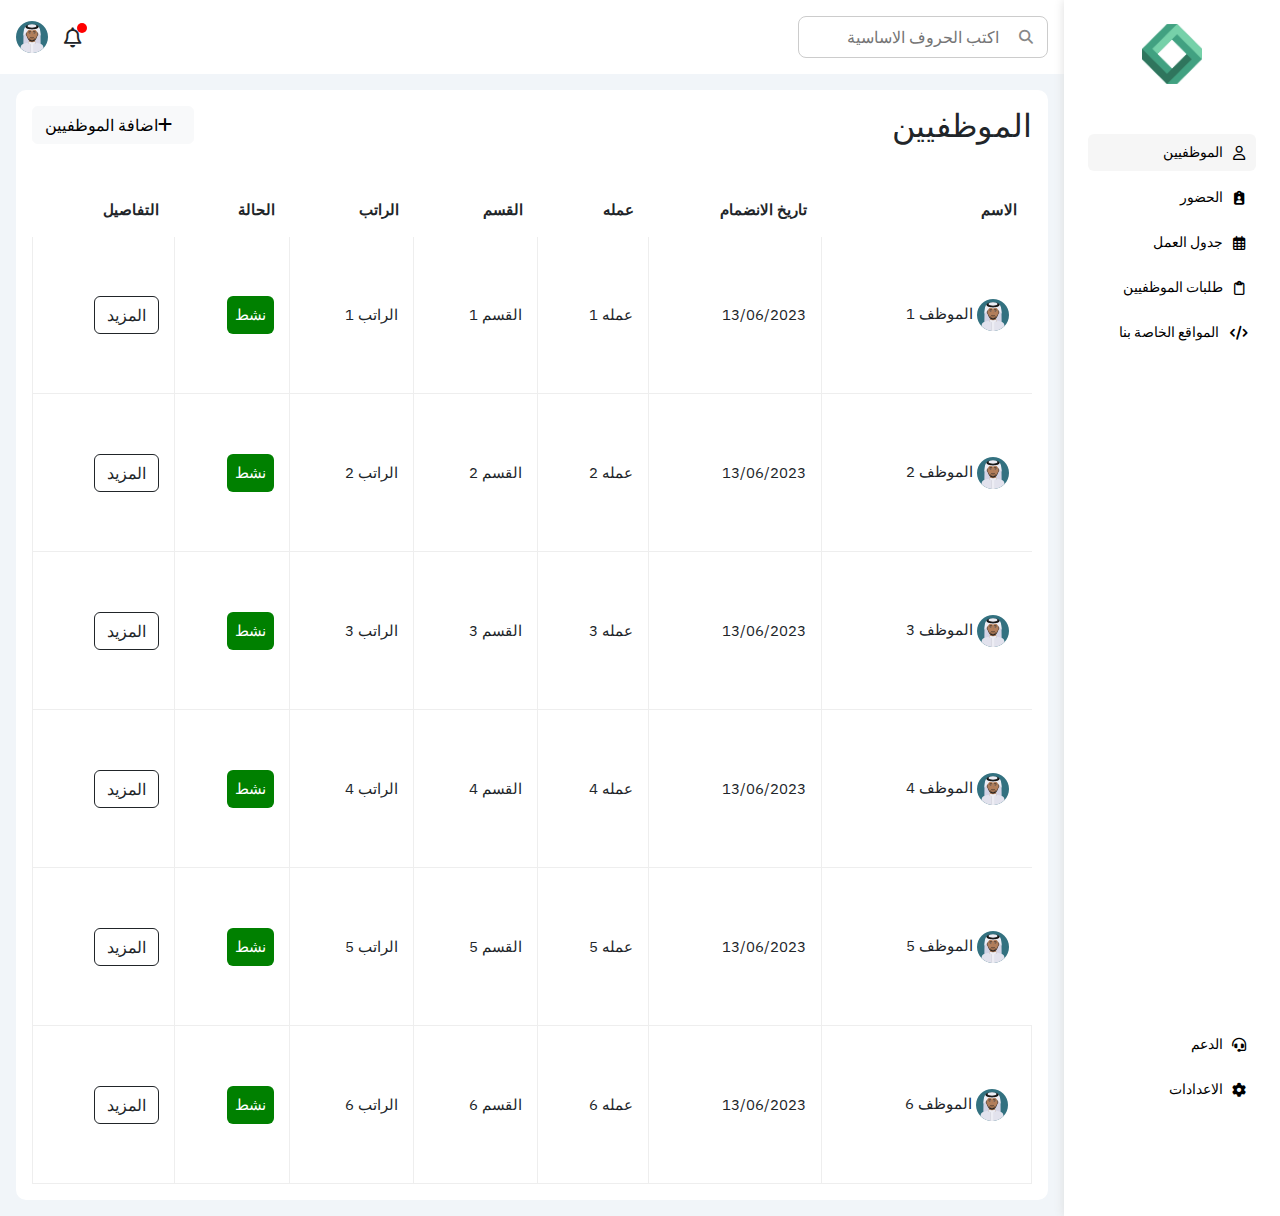
==== index.html @ 6ed094bc "update" ====
<!DOCTYPE html>
<html lang="en" dir="rtl">

<head>
    <meta charset="UTF-8">
    <meta name="viewport" content="width=device-width, initial-scale=1.0">
    <link rel="shortcut icon" type="image/x-icon" href="images/logo.png">
    <title>داشبورد شركة الرخام</title>
    <!-- external file css -->
    <link rel="stylesheet" href="css/all.min.css">
    <link rel="stylesheet" href="css/bootstrap.min.css">
    <link rel="stylesheet" href="css/style.css">
    <link rel="stylesheet" href="css/arabic/style-ar.css">
    <!-- google fonts -->
    <link rel="preconnect" href="https://fonts.googleapis.com">
    <link rel="preconnect" href="https://fonts.gstatic.com" crossorigin>
    <link href="https://fonts.googleapis.com/css2?family=IBM+Plex+Sans:wght@300;400;500;600;700&display=swap"
        rel="stylesheet">
</head>

<body>
    <div class="page d-flex">
        <div class="sidebar bg-white p-4">
            <div class="images d-flex justify-content-center ">
                <img class="img-fluid mt-lg-0 mt-2" src="images/logo.png" alt="">
            </div>
            <ul class="p-0 sidebar-nav">
                <li>
                    <a class="active  d-flex align-items-center text-black p-2 mb-2" href="index.html">
                        <i class="fa-regular fa-user fa-fw"></i>
                        <span class="me-2">الموظفيين</span>
                    </a>
                </li>
                <li>
                    <a class="d-flex align-items-center text-black p-2 mb-2" href="attendance.html">
                        <i class="fa-solid fa-clipboard-user fa-fw"></i>
                        <span class="me-2">الحضور</span>
                    </a>
                </li>
                <li>
                    <a class=" d-flex align-items-center text-black p-2 mb-2" href="shift-schedular.html">
                        <i class="fa-regular fa-calendar-days fa-fw"></i>
                        <span class="me-2">جدول العمل</span>
                    </a>
                </li>
                <li>
                    <a class=" d-flex align-items-center text-black p-2 mb-2" href="index.html">
                        <i class="fa-regular fa-clipboard fa-fw"></i>
                        <span class="me-2">طلبات الموظفيين</span>
                    </a>
                </li>
                <li>
                    <a class=" d-flex align-items-center text-black p-2 mb-2" href="index.html">
                        <i class="fa-solid fa-code fa-fw ms-sm-1"></i>
                        <span class="me-2">المواقع الخاصة بنا</span>
                    </a>
                </li>
            </ul>
            <ul class="p-0 sidebar-footer mb-5">
                <li>
                    <a class="d-flex align-items-center text-black p-2 mb-2" href="index.html">
                        <i class="fa-solid fa-headset fa-fw"></i>
                        <span class="me-2">الدعم</span>
                    </a>
                </li>

                <li>
                    <a class="d-flex align-items-center text-black p-2 mb-2" href="index.html">
                        <i class="fa-solid fa-gear fa-fw"></i>
                        <span class="me-2">الاعدادات</span>
                    </a>
                </li>
            </ul>
        </div>
        <div class="content w-100">
            <!-- start Head -->
            <div class="head bg-white p-3 d-flex justify-content-between align-items-center">
                <div class="search">
                    <i class="fa-solid fa-magnifying-glass"></i>
                    <input class="p-2 pe-5 rounded-3 ms-1" type="search" placeholder="اكتب الحروف الاساسية">
                </div>
                <div class="icons d-flex align-items-center">
                    <span class="notification">
                        <i class="fa-regular fa-bell fa-lg"></i>
                    </span>
                    <img class="me-3" src="images/arab.png" alt="">
                </div>
            </div>
            <!-- end Head -->

            <!-- start employees table -->
            <div class="employees p-3 bg-white m-3">
                <div class="head-tabe d-flex align-items-center justify-content-between mb-4">
                    <h2 class="mt-0 mb-3">الموظفيين</h2>
                    <button class="btn btn-light  d-flex align-items-center justify-content-center mb-3"><i class="fa-solid fa-plus me-2"></i><span>اضافة الموظفيين</span>  </button>
                </div>
                <div class="responsive-table">
                    <table class="w-100">
                        <thead>
                            <tr>
                                <td>الاسم</td>
                                <td>تاريخ الانضمام</td>
                                <td>عمله</td>
                                <td>القسم</td>
                                <td>الراتب</td>
                                <td>الحالة</td>
                                <td>التفاصيل</td>
                            </tr>
                        </thead>
                        <tbody>
                            <tr>
                                <td><img class="me-2" src="/images/arab.png" alt=""> الموظف 1</td>
                                <td>13/06/2023</td>
                                <td>عمله 1</td>
                                <td>القسم 1</td>
                                <td>الراتب 1</td>
                                <td><label for="">نشط</label></td>
                                <td><button class="btn btn-outline-dark">المزيد</button></td>
                            </tr>
                            <tr>
                                <td><img class="me-2" src="/images/arab.png" alt=""> الموظف 2</td>
                                <td>13/06/2023</td>
                                <td>عمله 2</td>
                                <td>القسم 2</td>
                                <td>الراتب 2</td>
                                <td><label for="">نشط</label></td>
                                <td><button class="btn btn-outline-dark">المزيد</button></td>
                            </tr>
                            <tr>
                                <td><img class="me-2" src="/images/arab.png" alt=""> الموظف 3</td>
                                <td>13/06/2023</td>
                                <td>عمله 3</td>
                                <td>القسم 3</td>
                                <td>الراتب 3</td>
                                <td><label for="">نشط</label></td>
                                <td><button class="btn btn-outline-dark">المزيد</button></td>
                            </tr>
                            <tr>
                                <td><img class="me-2" src="/images/arab.png" alt=""> الموظف 4</td>
                                <td>13/06/2023</td>
                                <td>عمله 4</td>
                                <td>القسم 4</td>
                                <td>الراتب 4</td>
                                <td><label for="">نشط</label></td>
                                <td><button class="btn btn-outline-dark">المزيد</button></td>
                            </tr>
                            <tr>
                                <td><img class="me-2" src="/images/arab.png" alt=""> الموظف 5</td>
                                <td>13/06/2023</td>
                                <td>عمله 5</td>
                                <td>القسم 5</td>
                                <td>الراتب 5</td>
                                <td><label for="">نشط</label></td>
                                <td><button class="btn btn-outline-dark">المزيد</button></td>
                            </tr>
                            <tr>
                                <td><img class="me-2" src="/images/arab.png" alt=""> الموظف 6</td>
                                <td>13/06/2023</td>
                                <td>عمله 6</td>
                                <td>القسم 6</td>
                                <td>الراتب 6</td>
                                <td><label for="">نشط</label></td>
                                <td><button class="btn btn-outline-dark">المزيد</button></td>
                            </tr>
                        </tbody>
                    </table>
                </div>
            </div>
            <!-- end employees table -->
        </div>


    </div>
    <!-- external file js -->
    <script src="js/bootstrap.bundle.min.js"></script>
    <script src="js/main.js"></script>
</body>

</html>
---- css/style.css ----
* {
  -webkit-box-sizing: border-box;
          box-sizing: border-box;
  list-style: none;
}

a {
  text-decoration: none;
}

body {
  margin: 0;
  font-family: "IBM Plex Sans", sans-serif;
}

.page {
  background-color: #f1f5f9;
  min-height: 100vh;
}

::-webkit-scrollbar {
  width: 10px;
}

::-webkit-scrollbar-track {
  background-color: white;
}

::-webkit-scrollbar-thumb {
  background-color: #49A887;
  border-radius: 10px;
}

.content {
  overflow: hidden;
}
.content .head .search {
  position: relative;
}
.content .head .search i {
  position: absolute;
  top: 50%;
  left: 15px;
  -webkit-transform: translateY(-50%);
          transform: translateY(-50%);
  color: #888;
  font-size: 14px;
}
.content .head .search input {
  border: 1px solid #ccc;
  width: 250px;
  -webkit-transition: width 0.3s;
  transition: width 0.3s;
}
.content .head .search input:focus {
  outline-color: #ddd;
  width: 550px;
}
.content .head .search input:focus::-webkit-input-placeholder {
  opacity: 0;
}
.content .head .search input:focus::-moz-placeholder {
  opacity: 0;
}
.content .head .search input:focus:-ms-input-placeholder {
  opacity: 0;
}
.content .head .search input:focus::-ms-input-placeholder {
  opacity: 0;
}
.content .head .search input:focus::placeholder {
  opacity: 0;
}
.content .head .icons .notification {
  position: relative;
}
.content .head .icons .notification::before {
  content: "";
  position: absolute;
  width: 10px;
  height: 10px;
  background-color: red;
  border-radius: 50%;
  right: -5px;
  top: -2px;
}
.content .head .icons img {
  width: 32px;
  height: 32px;
}
.content .employees {
  border-radius: 10px;
}
.content .employees .responsive-table {
  overflow-x: auto;
}
.content .employees .responsive-table table {
  font-size: 15px;
  min-height: 1000px;
  border-spacing: 0;
}
.content .employees .responsive-table table thead td {
  font-weight: bold;
}
.content .employees .responsive-table table td {
  padding: 15px;
}
.content .employees .responsive-table table tbody tr:last-child {
  border-right: 1px solid #eee;
  cursor: pointer;
}
.content .employees .responsive-table table tbody tr:hover td {
  background-color: #faf7f7;
}
.content .employees .responsive-table table tbody tr td {
  -webkit-transition: 0.3s;
  transition: 0.3s;
  border-bottom: 1px solid #eee;
  border-left: 1px solid #eee;
}
.content .employees .responsive-table table tbody tr td label {
  padding: 8px;
  background-color: green;
  color: white;
  border-radius: 6px;
}
.content .employees .responsive-table table tbody tr td i {
  cursor: pointer;
}

@media (max-width: 767px) {
  .content .head .search input {
    width: 165px !important;
  }
  .content .head .search input:focus {
    width: 200px !important;
  }
  .content .employees .head-tabe button {
    width: 100px !important;
    font-size: 12px !important;
    padding: 10px;
  }
  .content .employees .head-tabe button span {
    display: none;
  }
}
@media (max-width: 991px) {
  .content .head .search input {
    width: 165px;
  }
  .content .head .search input:focus {
    width: 400px;
  }
}
.sidebar {
  position: relative;
  width: 250px;
  -webkit-box-shadow: 0 0 10px #ddd;
          box-shadow: 0 0 10px #ddd;
}
.sidebar .images > img {
  width: 60px;
  margin-bottom: 50px;
}
.sidebar .sidebar-nav {
  height: 75%;
}
.sidebar ul > li {
  font-size: 14px;
}
.sidebar ul > li > .active {
  background-color: #f6f6f6;
  font-size: 14px;
  border-radius: 6px;
}
.sidebar ul > li a {
  -webkit-transition: 0.3s;
  transition: 0.3s;
}
.sidebar ul > li a:hover {
  background-color: #f6f6f6;
  border-radius: 6px;
}
.sidebar ul > li a span {
  font-size: 14px;
}

@media (max-width: 767px) {
  .sidebar {
    width: 65px !important;
    padding: 10px !important;
  }
  .sidebar .images > img {
    width: 40px !important;
    margin-bottom: 50px;
  }
  .sidebar ul a {
    -webkit-box-pack: center;
        -ms-flex-pack: center;
            justify-content: center;
  }
  .sidebar ul a span {
    display: none;
  }
}
@media (max-width: 991px) {
  .sidebar ul a span {
    font-size: 13px !important;
  }
}
---- css/arabic/style-ar.css ----
* {
  -webkit-box-sizing: border-box;
          box-sizing: border-box;
  list-style: none;
}

a {
  text-decoration: none;
}

body {
  margin: 0;
  font-family: "IBM Plex Sans", sans-serif;
}

.page {
  background-color: #f1f5f9;
  min-height: 100vh;
}

::-webkit-scrollbar {
  width: 10px;
}

::-webkit-scrollbar-track {
  background-color: white;
}

::-webkit-scrollbar-thumb {
  background-color: #49a887;
  border-radius: 10px;
}

.sidebar {
  position: relative;
  width: 250px;
  -webkit-box-shadow: 0 0 10px #ddd;
          box-shadow: 0 0 10px #ddd;
}
.sidebar .images > img {
  width: 60px;
  margin-bottom: 50px;
}
.sidebar .sidebar-nav {
  height: 75%;
}
.sidebar ul > li {
  font-size: 14px;
}
.sidebar ul > li > .active {
  background-color: #f6f6f6;
  font-size: 14px;
  border-radius: 6px;
}
.sidebar ul > li a {
  -webkit-transition: 0.3s;
  transition: 0.3s;
}
.sidebar ul > li a:hover {
  background-color: #f6f6f6;
  border-radius: 6px;
}
.sidebar ul > li a span {
  font-size: 14px;
}

@media (max-width: 767px) {
  .sidebar {
    width: 65px !important;
    padding: 10px !important;
  }
  .sidebar .images > img {
    width: 40px !important;
    margin-bottom: 50px;
  }
  .sidebar ul a {
    -webkit-box-pack: center;
        -ms-flex-pack: center;
            justify-content: center;
  }
  .sidebar ul a span {
    display: none !important;
  }
}
@media (max-width: 991px) {
  .sidebar ul a span {
    font-size: 13px !important;
  }
}
.content {
  overflow: hidden;
}
.content .head .search {
  position: relative;
}
.content .head .search i {
  position: absolute;
  top: 50%;
  right: 15px;
  -webkit-transform: translateY(-50%);
          transform: translateY(-50%);
  color: #888;
  font-size: 14px;
}
.content .head .search input {
  border: 1px solid #ccc;
  width: 250px;
  -webkit-transition: width 0.3s;
  transition: width 0.3s;
}
.content .head .search input:focus {
  outline-color: #ddd;
  width: 550px;
}
.content .head .search input:focus::-webkit-input-placeholder {
  opacity: 0;
}
.content .head .search input:focus::-moz-placeholder {
  opacity: 0;
}
.content .head .search input:focus:-ms-input-placeholder {
  opacity: 0;
}
.content .head .search input:focus::-ms-input-placeholder {
  opacity: 0;
}
.content .head .search input:focus::placeholder {
  opacity: 0;
}
.content .head .icons .notification {
  position: relative;
}
.content .head .icons .notification::before {
  content: "";
  position: absolute;
  width: 10px;
  height: 10px;
  background-color: red;
  border-radius: 50%;
  right: -5px;
  top: -2px;
}
.content .head .icons img {
  width: 32px;
  height: 32px;
}
.content .employees {
  border-radius: 10px;
}
.content .employees .responsive-table {
  overflow-x: auto;
}
.content .employees .responsive-table table {
  font-size: 15px;
  min-height: 1000px;
  border-spacing: 0;
}
.content .employees .responsive-table table thead td {
  font-weight: bold;
}
.content .employees .responsive-table table td {
  padding: 15px;
}
.content .employees .responsive-table table tbody tr:last-child {
  border-right: 1px solid #eee;
  cursor: pointer;
}
.content .employees .responsive-table table tbody tr:hover td {
  background-color: #faf7f7;
}
.content .employees .responsive-table table tbody tr td {
  -webkit-transition: 0.3s;
  transition: 0.3s;
  border-bottom: 1px solid #eee;
  border-left: 1px solid #eee;
}
.content .employees .responsive-table table tbody tr td label {
  padding: 8px;
  background-color: green;
  color: white;
  border-radius: 6px;
}
.content .employees .responsive-table table tbody tr td i {
  cursor: pointer;
}

@media (max-width: 767px) {
  .content .head .search input {
    width: 165px !important;
  }
  .content .head .search input:focus {
    width: 200px !important;
  }
  .content .employees .head-tabe button {
    width: 100px !important;
    font-size: 12px !important;
    padding: 10px;
  }
  .content .employees .head-tabe button span {
    display: none;
  }
}
@media (max-width: 991px) {
  .content .head .search input {
    width: 165px;
  }
  .content .head .search input:focus {
    width: 400px;
  }
}
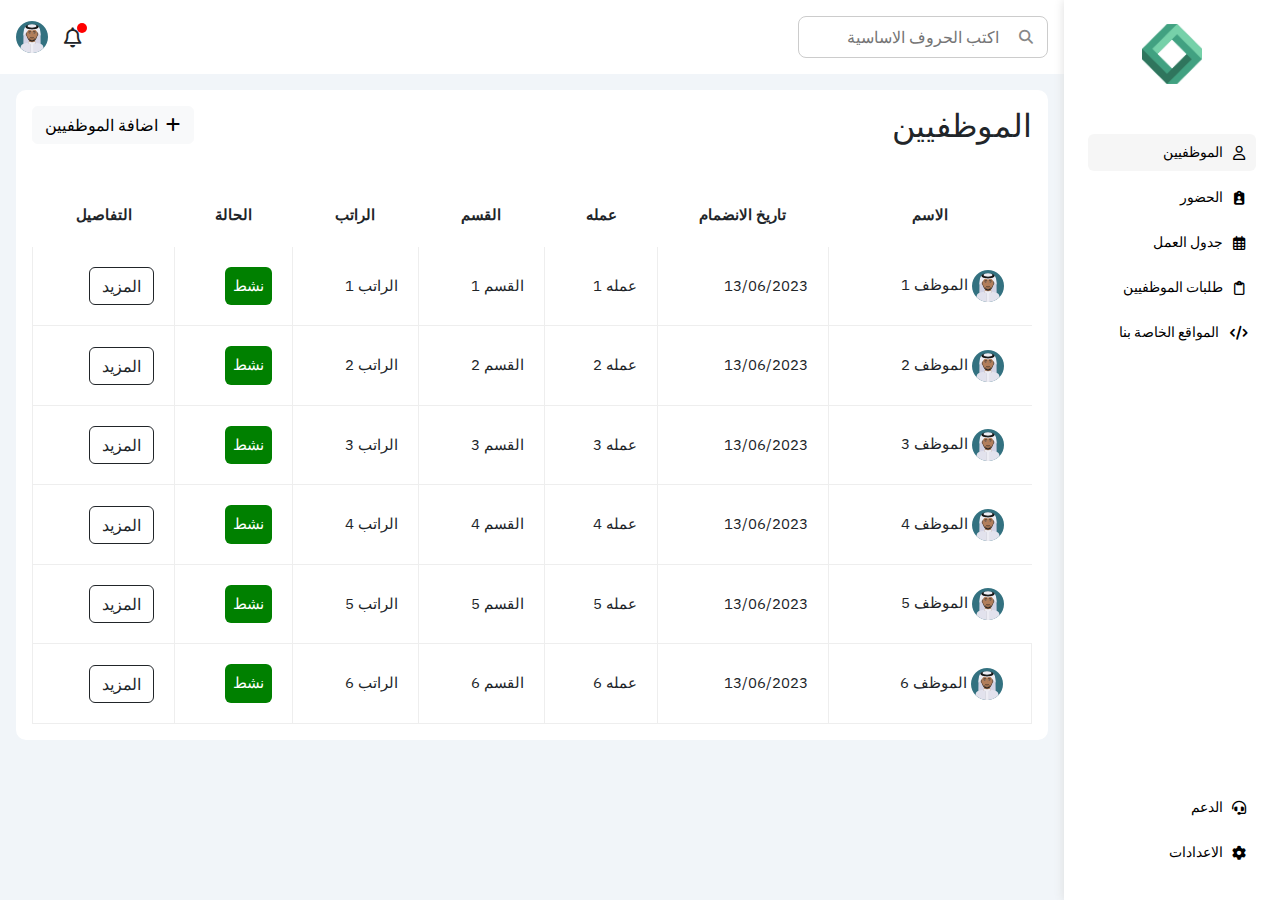
==== commit ad34c1b1: "update" ====
--- a/index.html
+++ b/index.html
@@ -92,7 +92,7 @@
             <div class="employees p-3 bg-white m-3">
                 <div class="head-tabe d-flex align-items-center justify-content-between mb-4">
                     <h2 class="mt-0 mb-3">الموظفيين</h2>
-                    <button class="btn btn-light  d-flex align-items-center justify-content-center mb-3"><i class="fa-solid fa-plus me-2"></i><span>اضافة الموظفيين</span>  </button>
+                    <button class="btn btn-light d-flex align-items-center justify-content-center mb-3"><i class="fa-solid fa-plus ms-lg-2 ms-md-2 ms-0 "></i><span>اضافة الموظفيين</span>  </button>
                 </div>
                 <div class="responsive-table">
                     <table class="w-100">
--- a/css/style.css
+++ b/css/style.css
@@ -96,11 +96,12 @@
 }
 .content .employees .responsive-table table {
   font-size: 15px;
-  min-height: 1000px;
+  min-width: 1000px;
   border-spacing: 0;
 }
 .content .employees .responsive-table table thead td {
   font-weight: bold;
+  text-align: center;
 }
 .content .employees .responsive-table table td {
   padding: 15px;
@@ -124,9 +125,6 @@
   color: white;
   border-radius: 6px;
 }
-.content .employees .responsive-table table tbody tr td i {
-  cursor: pointer;
-}
 
 @media (max-width: 767px) {
   .content .head .search input {
@@ -136,9 +134,8 @@
     width: 200px !important;
   }
   .content .employees .head-tabe button {
-    width: 100px !important;
-    font-size: 12px !important;
-    padding: 10px;
+    width: 60px !important;
+    padding: 8px;
   }
   .content .employees .head-tabe button span {
     display: none;
--- a/css/arabic/style-ar.css
+++ b/css/arabic/style-ar.css
@@ -152,18 +152,18 @@
 }
 .content .employees .responsive-table table {
   font-size: 15px;
-  min-height: 1000px;
+  min-width: 1000px;
   border-spacing: 0;
 }
 .content .employees .responsive-table table thead td {
   font-weight: bold;
+  text-align: center;
 }
 .content .employees .responsive-table table td {
-  padding: 15px;
+  padding: 20px;
 }
 .content .employees .responsive-table table tbody tr:last-child {
   border-right: 1px solid #eee;
-  cursor: pointer;
 }
 .content .employees .responsive-table table tbody tr:hover td {
   background-color: #faf7f7;
@@ -180,8 +180,17 @@
   color: white;
   border-radius: 6px;
 }
-.content .employees .responsive-table table tbody tr td i {
-  cursor: pointer;
+.content .employees .responsive-table table tbody tr td .shift {
+  width: 100%;
+  height: 100%;
+  padding: 15px;
+  background-color: #eee;
+  border-right: 6px solid #49a887;
+  color: black;
+}
+.content .employees .responsive-table table tbody tr td .close {
+  background-color: #eee;
+  border-right: 6px solid #d35630;
 }
 
 @media (max-width: 767px) {
@@ -192,9 +201,8 @@
     width: 200px !important;
   }
   .content .employees .head-tabe button {
-    width: 100px !important;
-    font-size: 12px !important;
-    padding: 10px;
+    width: 60px !important;
+    padding: 8px;
   }
   .content .employees .head-tabe button span {
     display: none;
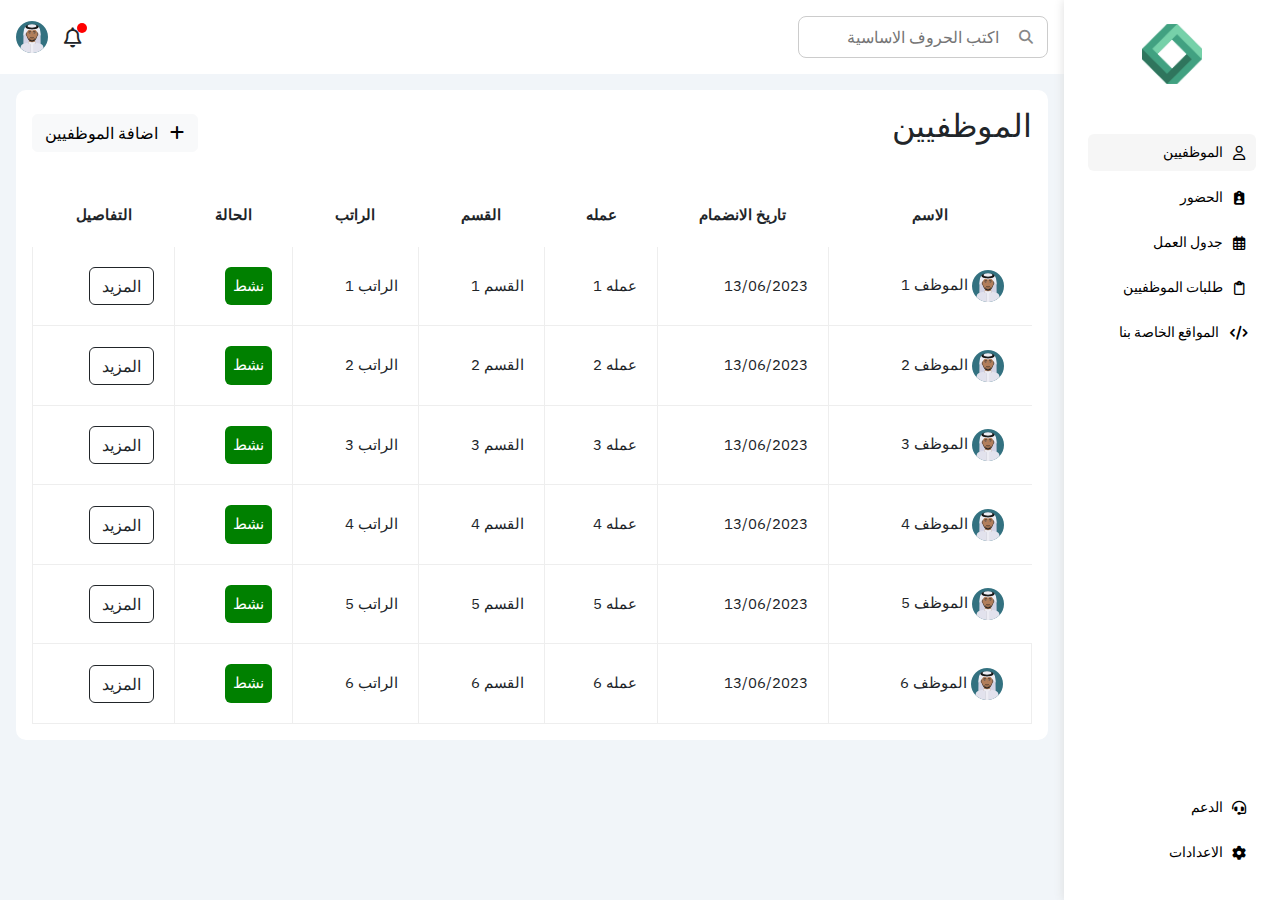
==== commit fa4233c1: "update" ====
--- a/index.html
+++ b/index.html
@@ -92,7 +92,31 @@
             <div class="employees p-3 bg-white m-3">
                 <div class="head-tabe d-flex align-items-center justify-content-between mb-4">
                     <h2 class="mt-0 mb-3">الموظفيين</h2>
-                    <button class="btn btn-light d-flex align-items-center justify-content-center mb-3"><i class="fa-solid fa-plus ms-lg-2 ms-md-2 ms-0 "></i><span>اضافة الموظفيين</span>  </button>
+                   <!-- Button trigger modal -->
+                   <button type="button" class="btn btn-light" data-bs-toggle="modal"
+                   data-bs-target="#exampleModal">
+                   <i class="fa-solid fa-plus ms-lg-2 ms-md-2 ms-0"></i> اضافة الموظفيين
+               </button>
+               <!-- Modal -->
+               <div class="modal fade" id="exampleModal" tabindex="-1" aria-labelledby="exampleModalLabel"
+                   aria-hidden="true">
+                   <div class="modal-dialog">
+                       <div class="modal-content">
+                           <div class="modal-header">
+                               <h1 class="modal-title fs-5" id="exampleModalLabel"></h1>
+                               <button type="button" class="btn-close ms-0" data-bs-dismiss="modal"
+                                   aria-label="Close"></button>
+                           </div>
+                           <div class="modal-body d-flex align-items-center flex-wrap">
+                           </div>
+                           <div class="modal-footer">
+                               <button type="button" class="btn btn-secondary"
+                                   data-bs-dismiss="modal">اغلاق</button>
+                               <button type="button" class="btn btn-outline-dark">حفظ</button>
+                           </div>
+                       </div>
+                   </div>
+               </div>
                 </div>
                 <div class="responsive-table">
                     <table class="w-100">
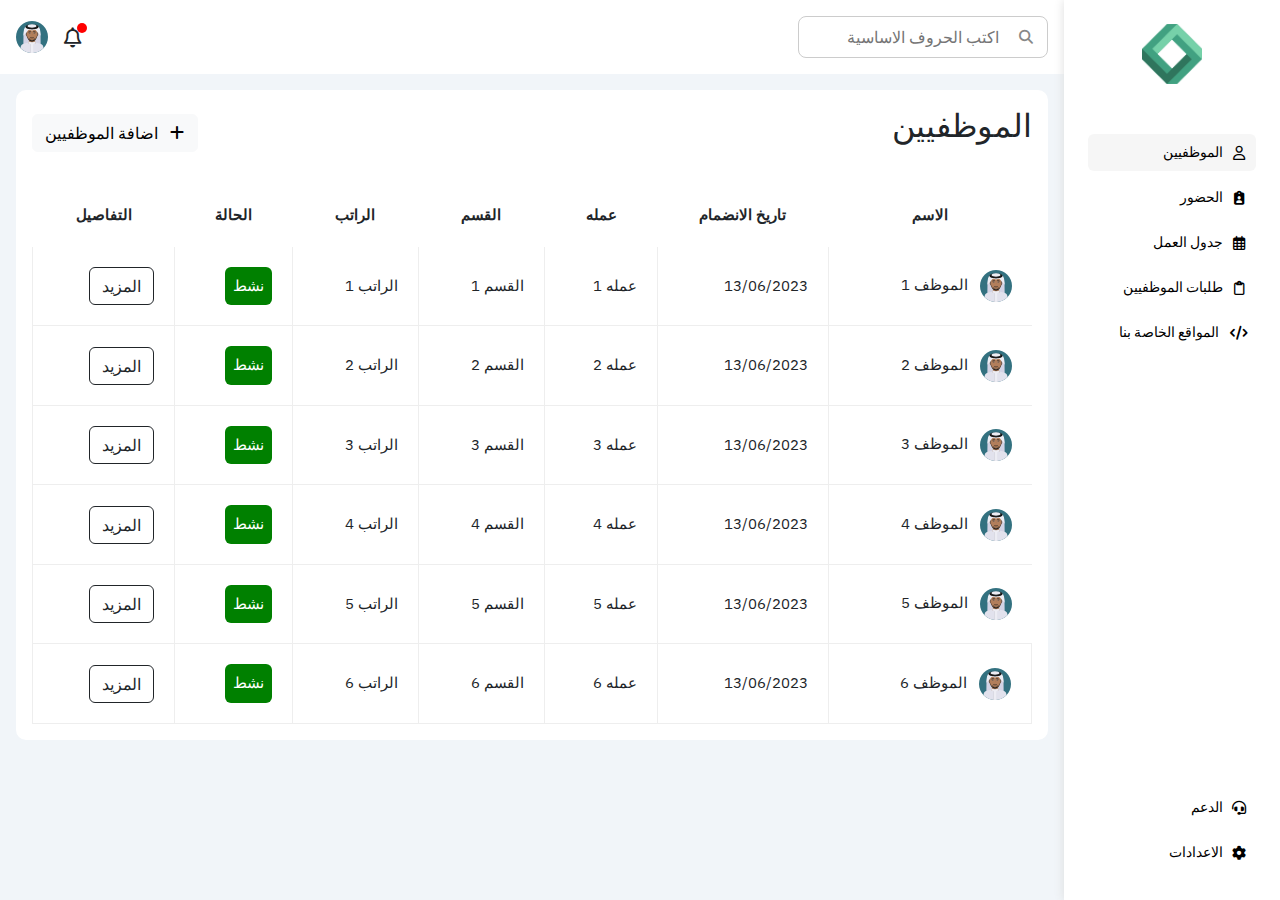
==== commit 7343f745: "new project" ====
--- a/index.html
+++ b/index.html
@@ -133,7 +133,7 @@
                         </thead>
                         <tbody>
                             <tr>
-                                <td><img class="me-2" src="/images/arab.png" alt=""> الموظف 1</td>
+                                <td><img class="ms-2" src="images/arab.png" alt=""> الموظف 1</td>
                                 <td>13/06/2023</td>
                                 <td>عمله 1</td>
                                 <td>القسم 1</td>
@@ -142,7 +142,7 @@
                                 <td><button class="btn btn-outline-dark">المزيد</button></td>
                             </tr>
                             <tr>
-                                <td><img class="me-2" src="/images/arab.png" alt=""> الموظف 2</td>
+                                <td><img class="ms-2" src="images/arab.png" alt=""> الموظف 2</td>
                                 <td>13/06/2023</td>
                                 <td>عمله 2</td>
                                 <td>القسم 2</td>
@@ -151,7 +151,7 @@
                                 <td><button class="btn btn-outline-dark">المزيد</button></td>
                             </tr>
                             <tr>
-                                <td><img class="me-2" src="/images/arab.png" alt=""> الموظف 3</td>
+                                <td><img class="ms-2" src="images/arab.png" alt=""> الموظف 3</td>
                                 <td>13/06/2023</td>
                                 <td>عمله 3</td>
                                 <td>القسم 3</td>
@@ -160,7 +160,7 @@
                                 <td><button class="btn btn-outline-dark">المزيد</button></td>
                             </tr>
                             <tr>
-                                <td><img class="me-2" src="/images/arab.png" alt=""> الموظف 4</td>
+                                <td><img class="ms-2" src="images/arab.png" alt=""> الموظف 4</td>
                                 <td>13/06/2023</td>
                                 <td>عمله 4</td>
                                 <td>القسم 4</td>
@@ -169,7 +169,7 @@
                                 <td><button class="btn btn-outline-dark">المزيد</button></td>
                             </tr>
                             <tr>
-                                <td><img class="me-2" src="/images/arab.png" alt=""> الموظف 5</td>
+                                <td><img class="ms-2" src="images/arab.png" alt=""> الموظف 5</td>
                                 <td>13/06/2023</td>
                                 <td>عمله 5</td>
                                 <td>القسم 5</td>
@@ -178,7 +178,7 @@
                                 <td><button class="btn btn-outline-dark">المزيد</button></td>
                             </tr>
                             <tr>
-                                <td><img class="me-2" src="/images/arab.png" alt=""> الموظف 6</td>
+                                <td><img class="ms-2" src="images/arab.png" alt=""> الموظف 6</td>
                                 <td>13/06/2023</td>
                                 <td>عمله 6</td>
                                 <td>القسم 6</td>
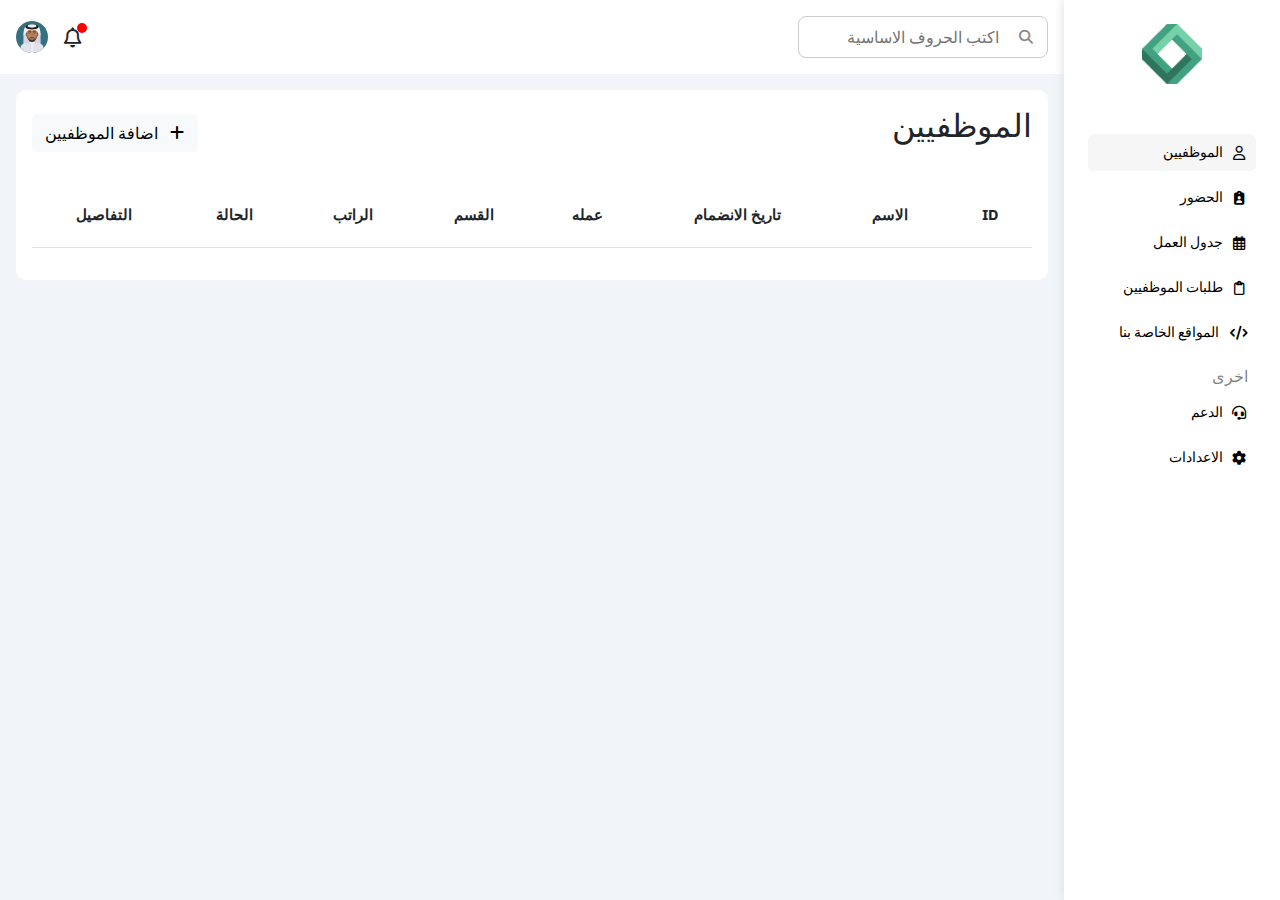
==== commit a089e18d: "update" ====
--- a/index.html
+++ b/index.html
@@ -55,24 +55,26 @@
                         <span class="me-2">المواقع الخاصة بنا</span>
                     </a>
                 </li>
+                <ul class="p-0 sidebar-footer mb-5">
+                    <h6 class="me-2 text-black-50 mt-3">اخرى</h6>
+                    <li>
+                        <a class="d-flex align-items-center text-black p-2 mb-2" href="index.html">
+                            <i class="fa-solid fa-headset fa-fw"></i>
+                            <span class="me-2">الدعم</span>
+                        </a>
+                    </li>
+
+                    <li>
+                        <a class="d-flex align-items-center text-black p-2 mb-2" href="index.html">
+                            <i class="fa-solid fa-gear fa-fw"></i>
+                            <span class="me-2">الاعدادات</span>
+                        </a>
+                    </li>
+                </ul>
             </ul>
-            <ul class="p-0 sidebar-footer mb-5">
-                <li>
-                    <a class="d-flex align-items-center text-black p-2 mb-2" href="index.html">
-                        <i class="fa-solid fa-headset fa-fw"></i>
-                        <span class="me-2">الدعم</span>
-                    </a>
-                </li>
-
-                <li>
-                    <a class="d-flex align-items-center text-black p-2 mb-2" href="index.html">
-                        <i class="fa-solid fa-gear fa-fw"></i>
-                        <span class="me-2">الاعدادات</span>
-                    </a>
-                </li>
-            </ul>
+
         </div>
-        <div class="content w-100">
+        <div class="content w-100" id="content">
             <!-- start Head -->
             <div class="head bg-white p-3 d-flex justify-content-between align-items-center">
                 <div class="search">
@@ -92,100 +94,173 @@
             <div class="employees p-3 bg-white m-3">
                 <div class="head-tabe d-flex align-items-center justify-content-between mb-4">
                     <h2 class="mt-0 mb-3">الموظفيين</h2>
-                   <!-- Button trigger modal -->
-                   <button type="button" class="btn btn-light" data-bs-toggle="modal"
-                   data-bs-target="#exampleModal">
-                   <i class="fa-solid fa-plus ms-lg-2 ms-md-2 ms-0"></i> اضافة الموظفيين
-               </button>
-               <!-- Modal -->
-               <div class="modal fade" id="exampleModal" tabindex="-1" aria-labelledby="exampleModalLabel"
-                   aria-hidden="true">
-                   <div class="modal-dialog">
-                       <div class="modal-content">
-                           <div class="modal-header">
-                               <h1 class="modal-title fs-5" id="exampleModalLabel"></h1>
-                               <button type="button" class="btn-close ms-0" data-bs-dismiss="modal"
-                                   aria-label="Close"></button>
-                           </div>
-                           <div class="modal-body d-flex align-items-center flex-wrap">
-                           </div>
-                           <div class="modal-footer">
-                               <button type="button" class="btn btn-secondary"
-                                   data-bs-dismiss="modal">اغلاق</button>
-                               <button type="button" class="btn btn-outline-dark">حفظ</button>
-                           </div>
-                       </div>
-                   </div>
-               </div>
+                    <!-- Button trigger modal -->
+                    <button type="button" class="btn btn-light" data-bs-toggle="modal" data-bs-target="#exampleModal">
+                        <i class="fa-solid fa-plus ms-lg-2 ms-md-2 ms-0"></i> <span>اضافة الموظفيين</span>
+                    </button>
+                    <!-- Modal -->
+                    <div class="modal fade " id="exampleModal" tabindex="-1" aria-labelledby="exampleModalLabel"
+                        aria-hidden="true">
+                        <div class="modal-dialog modal-xl">
+                            <div class="modal-content">
+                                <div class="modal-header">
+                                    <h1 class="modal-title fs-5" id="exampleModalLabel"> معلومات عامة</h1>
+                                    <button type="button" class="btn-close ms-0" data-bs-dismiss="modal"
+                                        aria-label="Close"></button>
+                                </div>
+                                <div class="modal-body d-flex align-items-center flex-wrap">
+
+                                    <form action="" class="w-100">
+                                        <div class="row gy-4">
+                                            <div class="col-lg-12">
+                                                <div class="images d-flex justify-content-center mb-4 mt-3">
+                                                    <label class="image" for="img"><i
+                                                            class="fa fa-user-circle fa-5x"></i></label>
+                                                    <input id="img" class="d-none" type="file">
+                                                    <img id="image-preview">
+                                                </div>
+                                            </div>
+
+                                            <div class="col-lg-6">
+                                                <div class="ar-name">
+                                                    <label for="ar-name">الاسم كاملا باللغة العربية</label>
+                                                    <input id="ar-name" class="form-control rounded-3 mt-2" type="text"
+                                                        aria-label="default input example">
+                                                </div>
+                                            </div>
+                                            <div class="col-lg-6">
+                                                <div class="en-name ">
+                                                    <label for="en-name">الاسم كاملا باللغة الانجليزية</label>
+                                                    <input id="en-name" class="form-control rounded-3 mt-2 " type="text"
+                                                        aria-label="default input example">
+
+                                                </div>
+                                            </div>
+                                            <div class="col-lg-3">
+                                                <div class="number-work">
+                                                    <label for="number-work">الرقم الوظيفي </label>
+                                                    <input id="number-work" class="form-control rounded-3 mt-2"
+                                                        type="text" aria-label="default input example">
+
+                                                </div>
+                                            </div>
+                                            <div class="col-lg-3">
+                                                <div class="number">
+                                                    <label for="number">رقم الهوية/الاقامة</label>
+                                                    <input id="number" class="form-control rounded-3 mt-2" type="text"
+                                                        aria-label="default input example">
+
+                                                </div>
+                                            </div>
+                                            <div class="col-lg-3">
+                                                <div class="nationality">
+                                                    <label for="nationality">الجنسية</label>
+                                                    <select id="nationality" class="form-control mt-2 rounded-3">
+                                                    </select>
+                                                    <i class="fa fa-chevron-down"></i>
+                                                </div>
+
+                                            </div>
+                                            <div class="col-lg-3">
+                                                <div class="email">
+                                                    <label for="email" class="form-label">البريد الالكتروني</label>
+                                                    <input type="email" class="form-control" id="email" placeholder="">
+
+                                                </div>
+                                            </div>
+                                            <div class="col-lg-3">
+                                                <div class="phone">
+                                                    <label for="phone" class="form-label">رقم الهاتف</label>
+                                                    <input type="text" class="form-control" id="phone">
+
+                                                </div>
+                                            </div>
+
+                                            <div class="col-lg-3">
+                                                <div class="date">
+                                                    <label for="date">تاريخ الانضمام</label>
+                                                    <input id="date" class="form-control rounded-3 mt-2" type="date"
+                                                        aria-label="default input example">
+
+                                                </div>
+                                            </div>
+                                            <div class="col-lg-3">
+                                                <div class="work">
+                                                    <label for="work">العمل</label>
+                                                    <input id="work" class="form-control rounded-3 mt-2" type="text"
+                                                        aria-label="default input example">
+
+                                                </div>
+                                            </div>
+                                            <div class="col-lg-3">
+                                                <div class="dapart">
+                                                    <label for="dapart">القسم</label>
+                                                    <input id="dapart" class="form-control rounded-3 mt-2" type="text"
+                                                        aria-label="default input example">
+
+                                                </div>
+                                            </div>
+                                            <div class="col-lg-3">
+                                                <div class="salary">
+                                                    <label for="salary">الراتب</label>
+                                                    <input id="salary" class="form-control rounded-3 mt-2" type="number"
+                                                        aria-label="default input example">
+
+                                                </div>
+                                            </div>
+                                            <div class="col-lg-3">
+                                                <div class="status">
+                                                    <label for="status">الحالة</label>
+                                                    <input id="status" class="form-control rounded-3 mt-2" type="text"
+                                                        aria-label="default input example">
+
+                                                </div>
+                                            </div>
+                                            <div class="col-lg-3">
+                                                <div class="gender">
+                                                    <label for="gender">الجنس</label>
+                                                    <select id="gender" class="form-control mt-2 rounded-3">
+                                                    </select>
+                                                    <i class="fa fa-chevron-down"></i>
+                                                </div>
+
+                                            </div>
+                                            <div class="col-lg-3">
+                                                <div class="marital-status">
+                                                    <label for="marital-status">الحالة الاجتماعية</label>
+                                                    <select id="marital-status" class="form-control mt-2 rounded-3">
+                                                    </select>
+                                                    <i class="fa fa-chevron-down"></i>
+                                                </div>
+
+                                            </div>
+                                        </div>
+                                    </form>
+                                </div>
+                                <div class="modal-footer">
+                                    <button type="button" class="btn btn-secondary"
+                                        data-bs-dismiss="modal">اغلاق</button>
+                                    <button id="submit" class="btn btn-outline-dark">حفظ</button>
+                                </div>
+                            </div>
+                        </div>
+                    </div>
                 </div>
                 <div class="responsive-table">
-                    <table class="w-100">
+                    <table class="table w-100">
                         <thead>
                             <tr>
-                                <td>الاسم</td>
-                                <td>تاريخ الانضمام</td>
-                                <td>عمله</td>
-                                <td>القسم</td>
-                                <td>الراتب</td>
-                                <td>الحالة</td>
-                                <td>التفاصيل</td>
+                                <td scope="col">ID</td>
+                                <td scope="col">الاسم</td>
+                                <td scope="col">تاريخ الانضمام</td>
+                                <td scope="col">عمله</td>
+                                <td scope="col">القسم</td>
+                                <td scope="col">الراتب</td>
+                                <td scope="col">الحالة</td>
+                                <td scope="col">التفاصيل</td>
                             </tr>
                         </thead>
-                        <tbody>
-                            <tr>
-                                <td><img class="ms-2" src="images/arab.png" alt=""> الموظف 1</td>
-                                <td>13/06/2023</td>
-                                <td>عمله 1</td>
-                                <td>القسم 1</td>
-                                <td>الراتب 1</td>
-                                <td><label for="">نشط</label></td>
-                                <td><button class="btn btn-outline-dark">المزيد</button></td>
-                            </tr>
-                            <tr>
-                                <td><img class="ms-2" src="images/arab.png" alt=""> الموظف 2</td>
-                                <td>13/06/2023</td>
-                                <td>عمله 2</td>
-                                <td>القسم 2</td>
-                                <td>الراتب 2</td>
-                                <td><label for="">نشط</label></td>
-                                <td><button class="btn btn-outline-dark">المزيد</button></td>
-                            </tr>
-                            <tr>
-                                <td><img class="ms-2" src="images/arab.png" alt=""> الموظف 3</td>
-                                <td>13/06/2023</td>
-                                <td>عمله 3</td>
-                                <td>القسم 3</td>
-                                <td>الراتب 3</td>
-                                <td><label for="">نشط</label></td>
-                                <td><button class="btn btn-outline-dark">المزيد</button></td>
-                            </tr>
-                            <tr>
-                                <td><img class="ms-2" src="images/arab.png" alt=""> الموظف 4</td>
-                                <td>13/06/2023</td>
-                                <td>عمله 4</td>
-                                <td>القسم 4</td>
-                                <td>الراتب 4</td>
-                                <td><label for="">نشط</label></td>
-                                <td><button class="btn btn-outline-dark">المزيد</button></td>
-                            </tr>
-                            <tr>
-                                <td><img class="ms-2" src="images/arab.png" alt=""> الموظف 5</td>
-                                <td>13/06/2023</td>
-                                <td>عمله 5</td>
-                                <td>القسم 5</td>
-                                <td>الراتب 5</td>
-                                <td><label for="">نشط</label></td>
-                                <td><button class="btn btn-outline-dark">المزيد</button></td>
-                            </tr>
-                            <tr>
-                                <td><img class="ms-2" src="images/arab.png" alt=""> الموظف 6</td>
-                                <td>13/06/2023</td>
-                                <td>عمله 6</td>
-                                <td>القسم 6</td>
-                                <td>الراتب 6</td>
-                                <td><label for="">نشط</label></td>
-                                <td><button class="btn btn-outline-dark">المزيد</button></td>
-                            </tr>
+                        <tbody id="tbody">
                         </tbody>
                     </table>
                 </div>
@@ -197,7 +272,7 @@
     </div>
     <!-- external file js -->
     <script src="js/bootstrap.bundle.min.js"></script>
-    <script src="js/main.js"></script>
+    <script src="js/index.js"></script>
 </body>
 
 </html>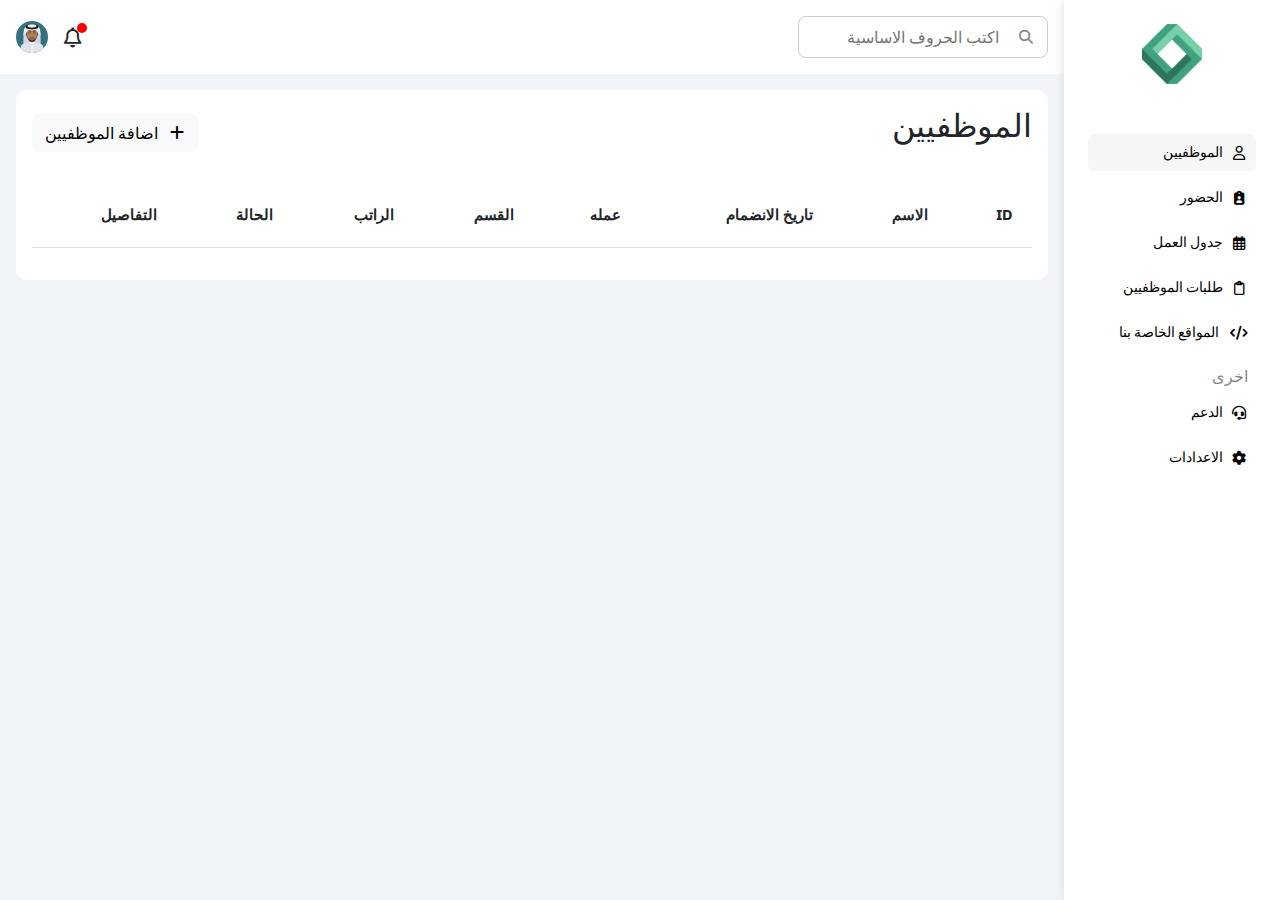
==== commit ece8a733: "update" ====
--- a/index.html
+++ b/index.html
@@ -118,7 +118,9 @@
                                                             class="fa fa-user-circle fa-5x"></i></label>
                                                     <input id="img" class="d-none" type="file">
                                                     <img id="image-preview">
-                                                </div>
+                                                    
+                                                </div>
+                                                <p class="text-center">اضافة صورة</p>
                                             </div>
 
                                             <div class="col-lg-6">
--- a/css/style.css
+++ b/css/style.css
@@ -110,9 +110,6 @@
   color: #888;
   pointer-events: none;
 }
-.content .employees .images i {
-  cursor: pointer;
-}
 .content .employees .responsive-table {
   overflow-x: auto;
 }
@@ -123,7 +120,6 @@
 }
 .content .employees .responsive-table table thead td {
   font-weight: bold;
-  text-align: center;
 }
 .content .employees .responsive-table table td {
   padding: 15px;
@@ -141,6 +137,11 @@
   border-bottom: 1px solid #eee;
   border-left: 1px solid #eee;
 }
+.content .employees .responsive-table table tbody tr td img {
+  width: 50px;
+  height: 50px;
+  border-radius: 50%;
+}
 .content .employees .responsive-table table tbody tr td label {
   padding: 8px;
   background-color: green;
--- a/css/arabic/style-ar.css
+++ b/css/arabic/style-ar.css
@@ -40,9 +40,6 @@
 .sidebar .images > img {
   width: 60px;
   margin-bottom: 50px;
-}
-.sidebar .sidebar-nav {
-  height: 75%;
 }
 .sidebar ul > li {
   font-size: 14px;
@@ -157,7 +154,6 @@
 }
 .content .employees .responsive-table table thead td {
   font-weight: bold;
-  text-align: center;
 }
 .content .employees .responsive-table table td {
   padding: 20px;
@@ -181,9 +177,6 @@
   border-radius: 6px;
 }
 .content .employees .responsive-table table tbody tr td .shift {
-  width: 100%;
-  height: 100%;
-  padding: 15px;
   background-color: #eee;
   border-right: 6px solid #49a887;
   color: black;
